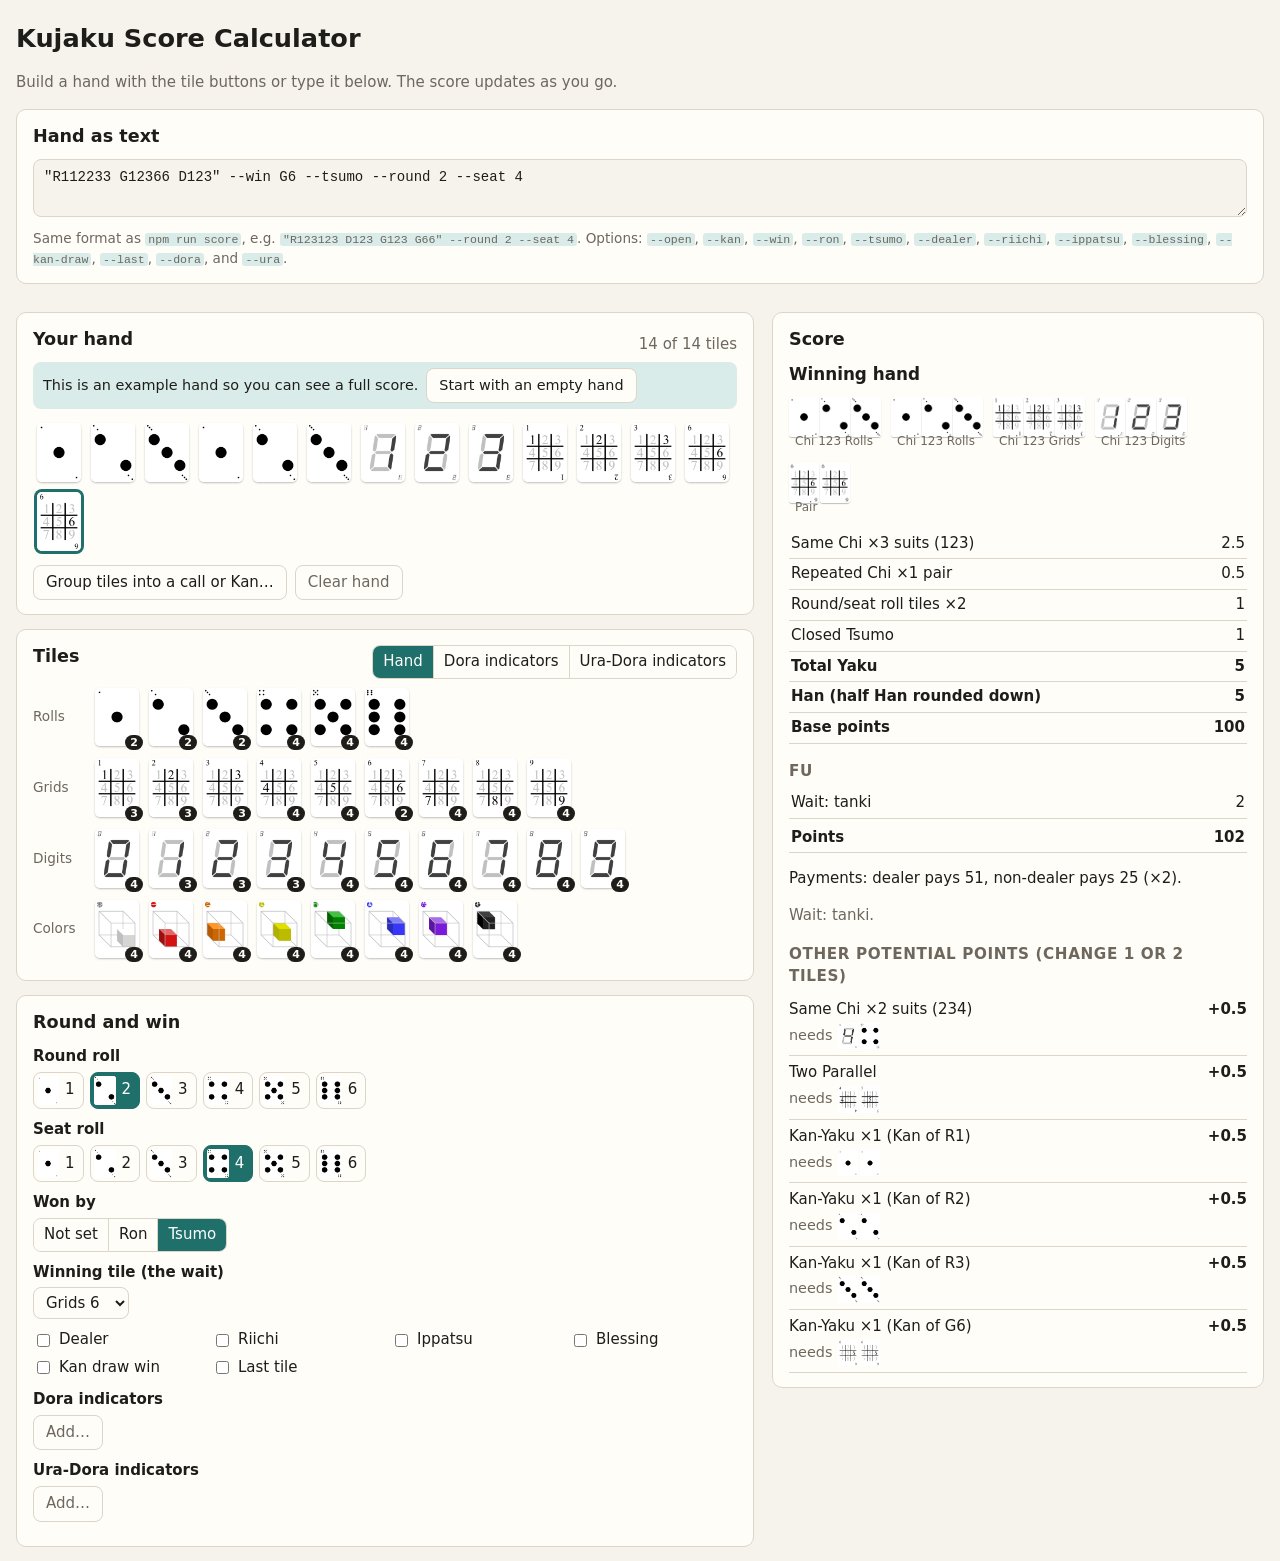
==== index.html @ b749dfea "Deploy calculator from kujaku@809dec4" ====
<!doctype html>
<html lang="en">
  <head>
    <meta charset="utf-8" />
    <meta name="viewport" content="width=device-width, initial-scale=1" />
    <title>Kujaku Score Calculator</title>
    <link rel="icon" href="tiles/C4.png" />
    <script type="module" crossorigin src="./assets/index-vnV-1i5w.js"></script>
    <link rel="stylesheet" crossorigin href="./assets/index-i7b1y6jN.css">
  </head>
  <body>
    <header>
      <h1>Kujaku Score Calculator</h1>
      <p class="sub">Build a hand with the tile buttons or type it below. The score updates as you go.</p>
    </header>

    <main>
      <section class="panel" aria-labelledby="notation-h">
        <h2 id="notation-h">Hand as text</h2>
        <label class="sr-only" for="notation">Hand notation</label>
        <textarea id="notation" rows="2" spellcheck="false" autocomplete="off"></textarea>
        <p class="help">Same format as <code>npm run score</code>, e.g. <code>"R123123 D123 G123 G66" --round 2 --seat 4</code>. Options: <code>--open</code>, <code>--kan</code>, <code>--win</code>, <code>--ron</code>, <code>--tsumo</code>, <code>--dealer</code>, <code>--riichi</code>, <code>--ippatsu</code>, <code>--blessing</code>, <code>--kan-draw</code>, <code>--last</code>, <code>--dora</code>, and <code>--ura</code>.</p>
        <div class="note" data-note="text" role="status" aria-live="polite"></div>
      </section>

      <div class="columns">
        <div class="col">
          <section class="panel" aria-labelledby="hand-h">
            <div class="row-between">
              <h2 id="hand-h">Your hand</h2>
              <span id="hand-count" class="count"></span>
            </div>
            <div id="example" class="example-banner">
              <span>This is an example hand so you can see a full score.</span>
              <button type="button" id="example-clear">Start with an empty hand</button>
            </div>
            <div id="hand" class="hand" aria-live="polite"></div>
            <div class="hand-actions">
              <div id="group-idle">
                <button type="button" id="group-start">Group tiles into a call or Kan…</button>
                <button type="button" id="clear-hand" class="quiet">Clear hand</button>
              </div>
              <div id="group-active" hidden>
                <span class="hint">Select the tiles of the group, then:</span>
                <button type="button" id="group-open">Called (open) group</button>
                <button type="button" id="group-closed">Closed Kan</button>
                <button type="button" id="group-cancel" class="quiet">Cancel</button>
              </div>
            </div>
            <div class="note" data-note="hand" role="status" aria-live="polite"></div>
          </section>

          <section class="panel" aria-labelledby="tiles-h">
            <div class="row-between">
              <h2 id="tiles-h">Tiles</h2>
              <div class="segmented" role="radiogroup" aria-label="Add tiles to">
                <button type="button" role="radio" data-mode="hand">Hand</button>
                <button type="button" role="radio" data-mode="dora">Dora indicators</button>
                <button type="button" role="radio" data-mode="ura">Ura-Dora indicators</button>
              </div>
            </div>
            <div id="palette" class="palette"></div>
            <div class="note" data-note="palette" role="status" aria-live="polite"></div>
          </section>

          <section class="panel" aria-labelledby="round-h">
            <h2 id="round-h">Round and win</h2>
            <div class="field">
              <span class="label">Round roll</span>
              <div class="dice" id="round-roll" role="radiogroup" aria-label="Round roll"></div>
              <div class="note" data-note="round" role="status" aria-live="polite"></div>
            </div>
            <div class="field">
              <span class="label">Seat roll</span>
              <div class="dice" id="seat-roll" role="radiogroup" aria-label="Seat roll"></div>
              <div class="note" data-note="seat" role="status" aria-live="polite"></div>
            </div>
            <div class="field">
              <span class="label">Won by</span>
              <div class="segmented" id="win-type" role="radiogroup" aria-label="Won by">
                <button type="button" role="radio" data-win="">Not set</button>
                <button type="button" role="radio" data-win="ron">Ron</button>
                <button type="button" role="radio" data-win="tsumo">Tsumo</button>
              </div>
              <div class="note" data-note="win" role="status" aria-live="polite"></div>
            </div>
            <div class="field">
              <label class="label" for="wait">Winning tile (the wait)</label>
              <select id="wait"></select>
              <div class="note" data-note="wait" role="status" aria-live="polite"></div>
            </div>
            <div class="field checks" id="flags"></div>
            <div class="field">
              <span class="label">Dora indicators</span>
              <div id="dora" class="chips"></div>
              <div class="note" data-note="dora" role="status" aria-live="polite"></div>
            </div>
            <div class="field">
              <span class="label">Ura-Dora indicators</span>
              <div id="ura" class="chips"></div>
              <div class="note" data-note="ura" role="status" aria-live="polite"></div>
            </div>
          </section>
        </div>

        <div class="col">
          <section class="panel results" aria-labelledby="result-h" aria-live="polite">
            <h2 id="result-h">Score</h2>
            <div id="result"></div>
          </section>
        </div>
      </div>
    </main>
  </body>
</html>
---- assets/index-i7b1y6jN.css ----
:root{--bg:#f6f3ec;--panel:#fffdf8;--ink:#1f1d1a;--muted:#6d675e;--line:#dcd5c8;--accent:#1f6f6a;--accent-soft:#d9ece9;--warn:#9a3412;--warn-soft:#fde8dc;--select:#c2410c;--on-accent:#fff;--tile-face:#fff;--radius:10px;--lightningcss-light:initial;--lightningcss-dark: ;color-scheme:light}@media (prefers-color-scheme:dark){:root:not([data-theme=light]){--bg:#1b1a18;--panel:#24221f;--ink:#ece7de;--muted:#a59f94;--line:#3d3a35;--accent:#5fb3ab;--accent-soft:#1f3a37;--warn:#fdba8c;--warn-soft:#3b2418;--select:#fb923c;--on-accent:#10201e;--lightningcss-light: ;--lightningcss-dark:initial;color-scheme:dark}}:root[data-theme=dark]{--bg:#1b1a18;--panel:#24221f;--ink:#ece7de;--muted:#a59f94;--line:#3d3a35;--accent:#5fb3ab;--accent-soft:#1f3a37;--warn:#fdba8c;--warn-soft:#3b2418;--select:#fb923c;--on-accent:#10201e;--lightningcss-light: ;--lightningcss-dark:initial;color-scheme:dark}*{box-sizing:border-box}[hidden]{display:none!important}body{background:var(--bg);color:var(--ink);margin:0;font:15px/1.45 system-ui,-apple-system,Segoe UI,Roboto,sans-serif}header,main{max-width:1400px;margin:0 auto;padding-inline:16px}header{padding-top:20px}h1{margin:0;font-size:1.6rem}h2{margin:0 0 10px;font-size:1.1rem}h3{margin:0 0 10px;font-size:1.05rem}h4{color:var(--muted);text-transform:uppercase;letter-spacing:.04em;margin:16px 0 6px;font-size:.95rem}.sub,.muted,.help{color:var(--muted)}.help{margin:6px 0 0;font-size:.85rem}code{background:var(--accent-soft);border-radius:3px;padding:0 3px;font-size:.85em}.sr-only{clip:rect(0 0 0 0);width:1px;height:1px;position:absolute;overflow:hidden}.panel{background:var(--panel);border:1px solid var(--line);border-radius:var(--radius);margin:14px 0;padding:14px 16px}.columns{grid-template-columns:minmax(0,3fr) minmax(0,2fr);gap:0 18px;display:grid}@media (width<=960px){.columns{grid-template-columns:minmax(0,1fr)}}.results{position:sticky;top:10px}@media (width<=960px){.results{position:static}}.row-between{flex-wrap:wrap;justify-content:space-between;align-items:center;gap:10px;display:flex}.count{color:var(--muted);font-variant-numeric:tabular-nums}textarea{border:1px solid var(--line);background:var(--bg);width:100%;color:var(--ink);resize:vertical;border-radius:8px;padding:8px 10px;font:14px/1.4 ui-monospace,Consolas,monospace}button{font:inherit;color:inherit;cursor:pointer;border:1px solid var(--line);background:var(--panel);border-radius:8px;padding:6px 12px}button:hover{border-color:var(--accent)}button:focus-visible,select:focus-visible,input:focus-visible,textarea:focus-visible{outline:3px solid var(--accent);outline-offset:2px}button.quiet{color:var(--muted);background:0 0}select{font:inherit;border:1px solid var(--line);background:var(--panel);color:var(--ink);border-radius:8px;padding:5px 8px}.note{background:var(--warn-soft);color:var(--warn);border-radius:6px;margin-top:6px;padding:6px 10px;font-size:.9rem;display:none}.note.show{display:block}.tile-btn{background:0 0;border:2px solid #0000;border-radius:8px;padding:2px;line-height:0;position:relative}.tile-btn:hover{border-color:var(--accent)}.tile{background:var(--tile-face);border-radius:5px;width:44px;height:auto;box-shadow:0 1px 2px #00000040}.tile-btn.small .tile{width:32px}.tile-btn.sideways .tile,.mini.sideways{margin:0 8px;transform:rotate(-90deg)}.tile-btn.selected{border-color:var(--select);background:var(--warn-soft)}.tile-btn.winning .tile{box-shadow:0 0 0 3px var(--accent)}.tile-btn.used-up{opacity:.35}.left{background:var(--ink);color:var(--panel);border-radius:8px;padding:2px 5px;font:600 11px/1 system-ui,sans-serif;position:absolute;bottom:-2px;right:-2px}.palette .suit-row{flex-wrap:wrap;align-items:center;gap:2px;margin:4px 0;display:flex}.suit-name{width:56px;color:var(--muted);font-size:.85rem}.hand{flex-wrap:wrap;align-items:flex-end;gap:14px;min-height:80px;display:flex}.group{flex-wrap:wrap;align-items:flex-end;gap:2px;display:flex;position:relative}.group.called{border:1px dashed var(--line);border-radius:8px;padding:4px 6px 18px}.group-label{color:var(--muted);white-space:nowrap;font-size:.75rem;position:absolute;bottom:2px;left:6px}.empty{color:var(--muted);margin:0;line-height:1.4}.hand-actions{margin-top:10px}.hand-actions>div{flex-wrap:wrap;align-items:center;gap:8px;display:flex}.hint{color:var(--muted)}.segmented{border:1px solid var(--line);border-radius:8px;display:inline-flex;overflow:hidden}.segmented button{border:0;border-radius:0;padding:5px 10px}.segmented button+button{border-left:1px solid var(--line)}.segmented button[aria-checked=true]{background:var(--accent);color:var(--on-accent)}.field{margin:10px 0}.label{margin-bottom:4px;font-weight:600;display:block}.dice{flex-wrap:wrap;gap:6px;display:flex}.die{align-items:center;gap:6px;padding:3px 8px 3px 3px;display:inline-flex}.die img{background:var(--tile-face);border-radius:3px;width:22px}.die[aria-checked=true]{background:var(--accent);color:var(--on-accent);border-color:var(--accent)}.checks{grid-template-columns:repeat(auto-fill,minmax(150px,1fr));gap:6px 12px;display:grid}.check{align-items:center;gap:6px;display:flex}.chips{flex-wrap:wrap;align-items:center;gap:4px;display:flex}.meld-row{flex-wrap:wrap;gap:10px;margin-bottom:10px;display:flex}.mini-group{align-items:flex-end;gap:1px;padding-bottom:16px;display:flex;position:relative}.mini{background:var(--tile-face);border-radius:3px;width:30px;box-shadow:0 1px 1px #00000040}.micro{vertical-align:middle;background:var(--tile-face);border-radius:2px;width:20px;margin:0 1px}.lines{border-collapse:collapse;width:100%;margin:4px 0}.lines td{border-bottom:1px solid var(--line);padding:4px 2px}.lines .num{text-align:right;font-variant-numeric:tabular-nums;width:5em}.lines tr.total td{font-weight:700}.warn{color:var(--warn)}.waits,.hints{margin:0;padding:0;list-style:none}.waits li{align-items:center;gap:6px;padding:3px 0;display:flex}.hints li{border-bottom:1px solid var(--line);grid-template-columns:1fr auto;gap:2px 10px;padding:6px 0;display:grid}.hint-value{text-align:right;font-weight:700}.hint-need{color:var(--muted);grid-column:1/-1;font-size:.9rem}@media (width<=600px){.suit-name{width:100%}.tile{width:40px}}.example-banner{background:var(--accent-soft);border-radius:8px;flex-wrap:wrap;align-items:center;gap:8px;margin-bottom:10px;padding:6px 10px;font-size:.9rem;display:flex}@media (prefers-reduced-motion:reduce){*{scroll-behavior:auto!important}}
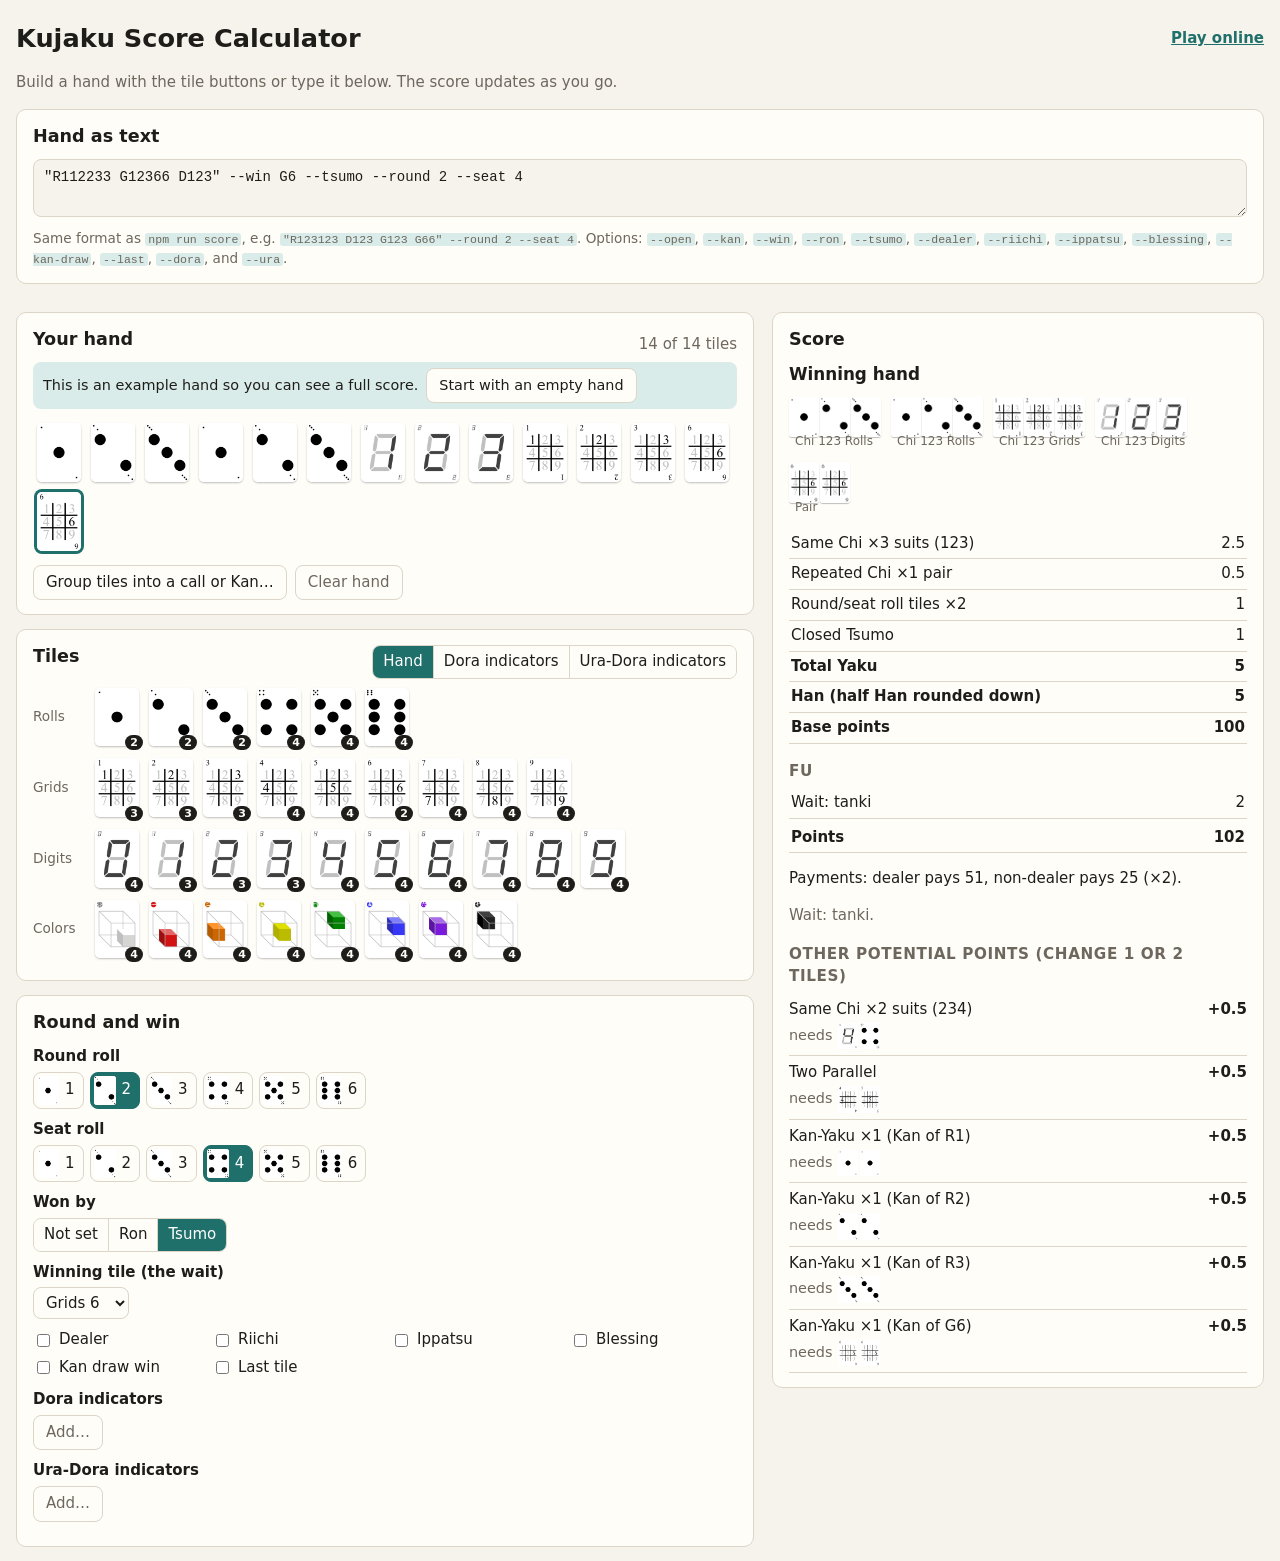
==== commit 28d44686: "Deploy calculator from kujaku@8bf0bf2" ====
--- a/index.html
+++ b/index.html
@@ -5,12 +5,16 @@
     <meta name="viewport" content="width=device-width, initial-scale=1" />
     <title>Kujaku Score Calculator</title>
     <link rel="icon" href="tiles/C4.png" />
-    <script type="module" crossorigin src="./assets/index-vnV-1i5w.js"></script>
-    <link rel="stylesheet" crossorigin href="./assets/index-i7b1y6jN.css">
+    <script type="module" crossorigin src="./assets/index-BV4tJA-x.js"></script>
+    <link rel="modulepreload" crossorigin href="./assets/ui-DHw0yFJN.js">
+    <link rel="stylesheet" crossorigin href="./assets/ui-ea4Dttzz.css">
   </head>
   <body>
     <header>
-      <h1>Kujaku Score Calculator</h1>
+      <div class="row-between">
+        <h1>Kujaku Score Calculator</h1>
+        <a class="play-link" href="./play.html">Play online</a>
+      </div>
       <p class="sub">Build a hand with the tile buttons or type it below. The score updates as you go.</p>
     </header>
 
--- a/assets/ui-ea4Dttzz.css
+++ b/assets/ui-ea4Dttzz.css
@@ -0,0 +1 @@
+:root{--bg:#f6f3ec;--panel:#fffdf8;--ink:#1f1d1a;--muted:#6d675e;--line:#dcd5c8;--accent:#1f6f6a;--accent-soft:#d9ece9;--warn:#9a3412;--warn-soft:#fde8dc;--select:#c2410c;--on-accent:#fff;--tile-face:#fff;--radius:10px;--lightningcss-light:initial;--lightningcss-dark: ;color-scheme:light}@media (prefers-color-scheme:dark){:root:not([data-theme=light]){--bg:#1b1a18;--panel:#24221f;--ink:#ece7de;--muted:#a59f94;--line:#3d3a35;--accent:#5fb3ab;--accent-soft:#1f3a37;--warn:#fdba8c;--warn-soft:#3b2418;--select:#fb923c;--on-accent:#10201e;--lightningcss-light: ;--lightningcss-dark:initial;color-scheme:dark}}:root[data-theme=dark]{--bg:#1b1a18;--panel:#24221f;--ink:#ece7de;--muted:#a59f94;--line:#3d3a35;--accent:#5fb3ab;--accent-soft:#1f3a37;--warn:#fdba8c;--warn-soft:#3b2418;--select:#fb923c;--on-accent:#10201e;--lightningcss-light: ;--lightningcss-dark:initial;color-scheme:dark}*{box-sizing:border-box}[hidden]{display:none!important}body{background:var(--bg);color:var(--ink);margin:0;font:15px/1.45 system-ui,-apple-system,Segoe UI,Roboto,sans-serif}header,main{max-width:1400px;margin:0 auto;padding-inline:16px}header{padding-top:20px}h1{margin:0;font-size:1.6rem}h2{margin:0 0 10px;font-size:1.1rem}h3{margin:0 0 10px;font-size:1.05rem}h4{color:var(--muted);text-transform:uppercase;letter-spacing:.04em;margin:16px 0 6px;font-size:.95rem}.sub,.muted,.help{color:var(--muted)}.help{margin:6px 0 0;font-size:.85rem}code{background:var(--accent-soft);border-radius:3px;padding:0 3px;font-size:.85em}.sr-only{clip:rect(0 0 0 0);width:1px;height:1px;position:absolute;overflow:hidden}.panel{background:var(--panel);border:1px solid var(--line);border-radius:var(--radius);margin:14px 0;padding:14px 16px}.columns{grid-template-columns:minmax(0,3fr) minmax(0,2fr);gap:0 18px;display:grid}@media (width<=960px){.columns{grid-template-columns:minmax(0,1fr)}}.results{position:sticky;top:10px}@media (width<=960px){.results{position:static}}.row-between{flex-wrap:wrap;justify-content:space-between;align-items:center;gap:10px;display:flex}.count{color:var(--muted);font-variant-numeric:tabular-nums}textarea{border:1px solid var(--line);background:var(--bg);width:100%;color:var(--ink);resize:vertical;border-radius:8px;padding:8px 10px;font:14px/1.4 ui-monospace,Consolas,monospace}button{font:inherit;color:inherit;cursor:pointer;border:1px solid var(--line);background:var(--panel);border-radius:8px;padding:6px 12px}button:hover{border-color:var(--accent)}button:focus-visible,select:focus-visible,input:focus-visible,textarea:focus-visible{outline:3px solid var(--accent);outline-offset:2px}button.quiet{color:var(--muted);background:0 0}select{font:inherit;border:1px solid var(--line);background:var(--panel);color:var(--ink);border-radius:8px;padding:5px 8px}.note{background:var(--warn-soft);color:var(--warn);border-radius:6px;margin-top:6px;padding:6px 10px;font-size:.9rem;display:none}.note.show{display:block}.tile-btn{background:0 0;border:2px solid #0000;border-radius:8px;padding:2px;line-height:0;position:relative}.tile-btn:hover{border-color:var(--accent)}.tile{background:var(--tile-face);border-radius:5px;width:44px;height:auto;box-shadow:0 1px 2px #00000040}.tile-btn.small .tile{width:32px}.tile-btn.sideways .tile,.mini.sideways{margin:0 8px;transform:rotate(-90deg)}.tile-btn.selected{border-color:var(--select);background:var(--warn-soft)}.tile-btn.winning .tile{box-shadow:0 0 0 3px var(--accent)}.tile-btn.used-up{opacity:.35}.left{background:var(--ink);color:var(--panel);border-radius:8px;padding:2px 5px;font:600 11px/1 system-ui,sans-serif;position:absolute;bottom:-2px;right:-2px}.palette .suit-row{flex-wrap:wrap;align-items:center;gap:2px;margin:4px 0;display:flex}.suit-name{width:56px;color:var(--muted);font-size:.85rem}.hand{flex-wrap:wrap;align-items:flex-end;gap:14px;min-height:80px;display:flex}.group{flex-wrap:wrap;align-items:flex-end;gap:2px;display:flex;position:relative}.group.called{border:1px dashed var(--line);border-radius:8px;padding:4px 6px 18px}.group-label{color:var(--muted);white-space:nowrap;font-size:.75rem;position:absolute;bottom:2px;left:6px}.empty{color:var(--muted);margin:0;line-height:1.4}.hand-actions{margin-top:10px}.hand-actions>div{flex-wrap:wrap;align-items:center;gap:8px;display:flex}.hint{color:var(--muted)}.segmented{border:1px solid var(--line);border-radius:8px;display:inline-flex;overflow:hidden}.segmented button{border:0;border-radius:0;padding:5px 10px}.segmented button+button{border-left:1px solid var(--line)}.segmented button[aria-checked=true]{background:var(--accent);color:var(--on-accent)}.field{margin:10px 0}.label{margin-bottom:4px;font-weight:600;display:block}.dice{flex-wrap:wrap;gap:6px;display:flex}.die{align-items:center;gap:6px;padding:3px 8px 3px 3px;display:inline-flex}.die img{background:var(--tile-face);border-radius:3px;width:22px}.die[aria-checked=true]{background:var(--accent);color:var(--on-accent);border-color:var(--accent)}.checks{grid-template-columns:repeat(auto-fill,minmax(150px,1fr));gap:6px 12px;display:grid}.check{align-items:center;gap:6px;display:flex}.chips{flex-wrap:wrap;align-items:center;gap:4px;display:flex}.meld-row{flex-wrap:wrap;gap:10px;margin-bottom:10px;display:flex}.mini-group{align-items:flex-end;gap:1px;padding-bottom:16px;display:flex;position:relative}.mini{background:var(--tile-face);border-radius:3px;width:30px;box-shadow:0 1px 1px #00000040}.micro{vertical-align:middle;background:var(--tile-face);border-radius:2px;width:20px;margin:0 1px}.lines{border-collapse:collapse;width:100%;margin:4px 0}.lines td{border-bottom:1px solid var(--line);padding:4px 2px}.lines .num{text-align:right;font-variant-numeric:tabular-nums;width:5em}.lines tr.total td{font-weight:700}.warn{color:var(--warn)}.waits,.hints{margin:0;padding:0;list-style:none}.waits li{align-items:center;gap:6px;padding:3px 0;display:flex}.hints li{border-bottom:1px solid var(--line);grid-template-columns:1fr auto;gap:2px 10px;padding:6px 0;display:grid}.hint-value{text-align:right;font-weight:700}.hint-need{color:var(--muted);grid-column:1/-1;font-size:.9rem}@media (width<=600px){.suit-name{width:100%}.tile{width:40px}}.example-banner{background:var(--accent-soft);border-radius:8px;flex-wrap:wrap;align-items:center;gap:8px;margin-bottom:10px;padding:6px 10px;font-size:.9rem;display:flex}@media (prefers-reduced-motion:reduce){*{scroll-behavior:auto!important}}.play-link,.play-link:visited{color:var(--accent);font-weight:600}
